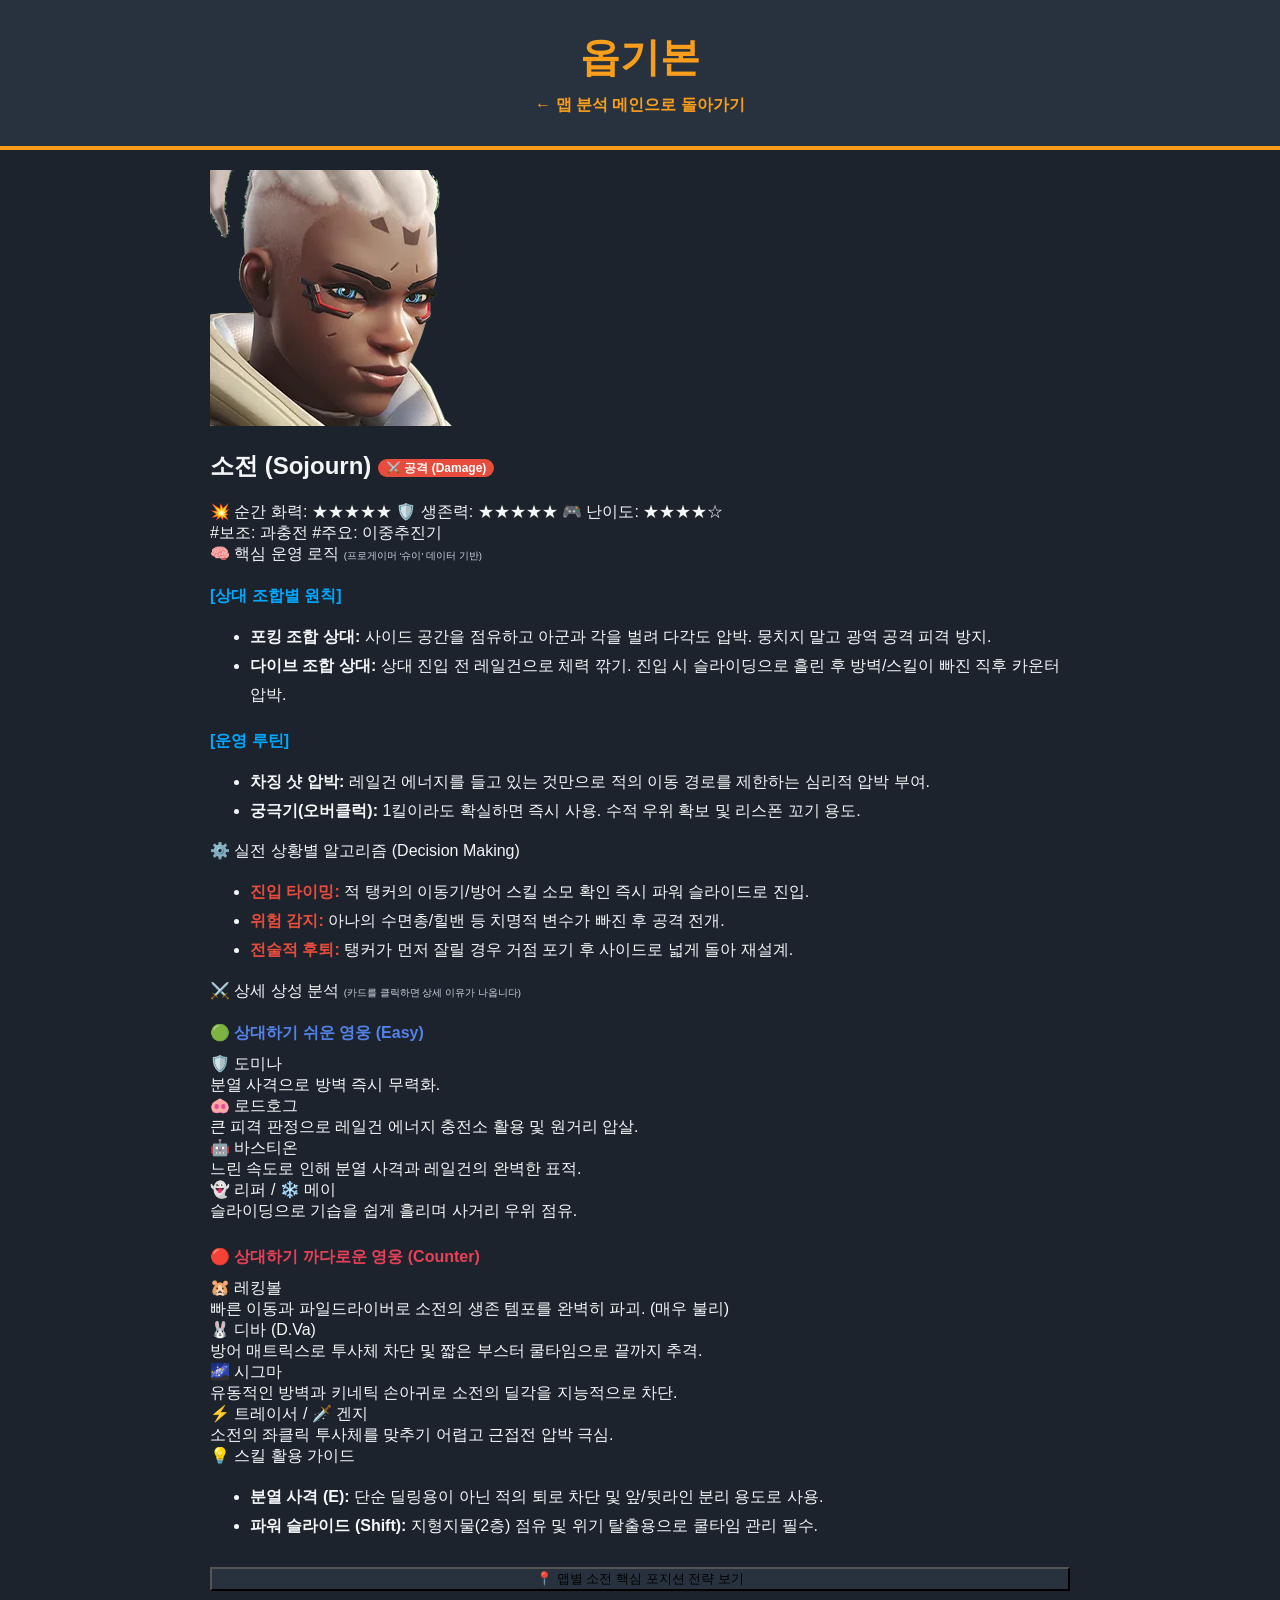
==== week1/ow/sojourn.html @ 159bafcc "업데이트" ====
<!DOCTYPE html>
<html lang="ko">
<head>
    <meta charset="UTF-8">
    <meta name="viewport" content="width=device-width, initial-scale=1.0">
    <title>소전 (Sojourn) - 영웅 상세 분석</title>
    <link rel="stylesheet" href="style.css">
</head>
<body>
    <header class="header">
        <h1>옵기본</h1>
        <p><a href="index.html" style="color: var(--ow-orange); text-decoration: none; font-weight: bold;">&larr; 맵 분석 메인으로 돌아가기</a></p>
    </header>

    <div class="container">
        <!-- 1. 페이지 헤더 -->
        <div class="hero-header-banner">
            <img src="images/소전.webp" alt="소전" class="hero-detail-img" onerror="this.src='https://placehold.co/100x100/28323f/f99e1a?text=SJ'">
            <div class="hero-detail-info">
                <h2>소전 (Sojourn) <span class="badge badge-main-dps" style="font-size: 0.5em; vertical-align: middle;">⚔️ 공격 (Damage)</span></h2>
                <div class="hero-stats">
                    <span>💥 순간 화력: ★★★★★</span>
                    <span>🛡️ 생존력: ★★★★★</span>
                    <span>🎮 난이도: ★★★★☆</span>
                </div>
                <div class="hero-talents">
                    <span class="talent-chip sub">#보조: 과충전</span>
                    <span class="talent-chip main">#주요: 이중추진기</span>
                </div>
            </div>
        </div>

        <!-- 2. 핵심 운영 로직 -->
        <div class="detail-section">
            <div class="section-title">🧠 핵심 운영 로직 <span style="font-size: 0.6em; color: #cbd5e1;">(프로게이머 '슈이' 데이터 기반)</span></div>
            
            <h4 style="color: #00a8ff; margin-bottom: 8px;">[상대 조합별 원칙]</h4>
            <ul style="line-height: 1.8; margin-bottom: 20px;">
                <li><strong>포킹 조합 상대:</strong> 사이드 공간을 점유하고 아군과 각을 벌려 다각도 압박. 뭉치지 말고 광역 공격 피격 방지.</li>
                <li><strong>다이브 조합 상대:</strong> 상대 진입 전 레일건으로 체력 깎기. 진입 시 슬라이딩으로 흘린 후 방벽/스킬이 빠진 직후 카운터 압박.</li>
            </ul>

            <h4 style="color: #00a8ff; margin-bottom: 8px;">[운영 루틴]</h4>
            <ul style="line-height: 1.8;">
                <li><strong>차징 샷 압박:</strong> 레일건 에너지를 들고 있는 것만으로 적의 이동 경로를 제한하는 심리적 압박 부여.</li>
                <li><strong>궁극기(오버클럭):</strong> 1킬이라도 확실하면 즉시 사용. 수적 우위 확보 및 리스폰 꼬기 용도.</li>
            </ul>
        </div>

        <!-- 3. 실전 상황별 알고리즘 -->
        <div class="detail-section">
            <div class="section-title">⚙️ 실전 상황별 알고리즘 (Decision Making)</div>
            <ul style="line-height: 1.8;">
                <li><strong style="color: #e74c3c;">진입 타이밍:</strong> 적 탱커의 이동기/방어 스킬 소모 확인 즉시 파워 슬라이드로 진입.</li>
                <li><strong style="color: #e74c3c;">위험 감지:</strong> 아나의 수면총/힐밴 등 치명적 변수가 빠진 후 공격 전개.</li>
                <li><strong style="color: #e74c3c;">전술적 후퇴:</strong> 탱커가 먼저 잘릴 경우 거점 포기 후 사이드로 넓게 돌아 재설계.</li>
            </ul>
        </div>

        <!-- 4. 상세 상성 분석 (OP.GG 스타일 카드) -->
        <div class="detail-section">
            <div class="section-title">⚔️ 상세 상성 분석 <span style="font-size: 0.6em; color: #cbd5e1;">(카드를 클릭하면 상세 이유가 나옵니다)</span></div>
            
            <h4 style="color: #5383e8; margin-bottom: 10px;">🟢 상대하기 쉬운 영웅 (Easy)</h4>
            <div class="matchup-grid" style="margin-bottom: 25px;">
                <div class="matchup-card easy">
                    <div class="matchup-header">🛡️ 도미나</div>
                    <div class="matchup-reason">분열 사격으로 방벽 즉시 무력화.</div>
                </div>
                <div class="matchup-card easy">
                    <div class="matchup-header">🐽 로드호그</div>
                    <div class="matchup-reason">큰 피격 판정으로 레일건 에너지 충전소 활용 및 원거리 압살.</div>
                </div>
                <div class="matchup-card easy">
                    <div class="matchup-header">🤖 바스티온</div>
                    <div class="matchup-reason">느린 속도로 인해 분열 사격과 레일건의 완벽한 표적.</div>
                </div>
                <div class="matchup-card easy">
                    <div class="matchup-header">👻 리퍼 / ❄️ 메이</div>
                    <div class="matchup-reason">슬라이딩으로 기습을 쉽게 흘리며 사거리 우위 점유.</div>
                </div>
            </div>

            <h4 style="color: #e84057; margin-bottom: 10px;">🔴 상대하기 까다로운 영웅 (Counter)</h4>
            <div class="matchup-grid">
                <div class="matchup-card counter">
                    <div class="matchup-header">🐹 레킹볼</div>
                    <div class="matchup-reason">빠른 이동과 파일드라이버로 소전의 생존 템포를 완벽히 파괴. (매우 불리)</div>
                </div>
                <div class="matchup-card counter">
                    <div class="matchup-header">🐰 디바 (D.Va)</div>
                    <div class="matchup-reason">방어 매트릭스로 투사체 차단 및 짧은 부스터 쿨타임으로 끝까지 추격.</div>
                </div>
                <div class="matchup-card counter">
                    <div class="matchup-header">🌌 시그마</div>
                    <div class="matchup-reason">유동적인 방벽과 키네틱 손아귀로 소전의 딜각을 지능적으로 차단.</div>
                </div>
                <div class="matchup-card counter">
                    <div class="matchup-header">⚡ 트레이서 / 🗡️ 겐지</div>
                    <div class="matchup-reason">소전의 좌클릭 투사체를 맞추기 어렵고 근접전 압박 극심.</div>
                </div>
            </div>
        </div>

        <!-- 5. 스킬 활용 가이드 -->
        <div class="detail-section">
            <div class="section-title">💡 스킬 활용 가이드</div>
            <ul style="line-height: 1.8;">
                <li><strong>분열 사격 (E):</strong> 단순 딜링용이 아닌 적의 퇴로 차단 및 앞/뒷라인 분리 용도로 사용.</li>
                <li><strong>파워 슬라이드 (Shift):</strong> 지형지물(2층) 점유 및 위기 탈출용으로 쿨타임 관리 필수.</li>
            </ul>
        </div>

        <!-- 6. 맵 토글 섹션 -->
        <button id="mapToggleBtn" class="role-btn" style="width: 100%; margin-top: 10px; background: var(--ow-dark);">
            📍 맵별 소전 핵심 포지션 전략 보기
        </button>
        <div id="mapStrategySection" class="detail-section hidden" style="margin-top: 20px; border: 1px solid var(--ow-orange);">
            <h3 style="color: var(--ow-orange); margin-top: 0;">🗺️ 주요 맵 2층 포지셔닝 팁</h3>
            <ul style="line-height: 1.8;">
                <li><strong>도라도 (1거점):</strong> 수비 시 은행 건물 옥상을 점거하고 상대 힐러진 압박.</li>
                <li><strong>왕의 길 (2거점):</strong> 좁은 길목에서 분열 사격을 활용한 입구 통제.</li>
                <li><strong>일리오스 (등대):</strong> 외부 옥상과 거점을 슬라이딩으로 자유롭게 넘나들며 포킹.</li>
            </ul>
        </div>

    </div>

    <script>
        // 상성 카드 클릭 시 이유(설명) 토글 애니메이션
        document.querySelectorAll('.matchup-card').forEach(card => {
            card.addEventListener('click', () => {
                // 다른 카드의 열림 상태를 닫고 싶다면 아래 줄 주석 해제
                // document.querySelectorAll('.matchup-card').forEach(c => { if(c !== card) c.classList.remove('active'); });
                card.classList.toggle('active');
            });
        });

        // 맵 전략 섹션 토글 부드러운 스크롤
        document.getElementById('mapToggleBtn').addEventListener('click', function() {
            const section = document.getElementById('mapStrategySection');
            if (section.classList.contains('hidden')) {
                section.classList.remove('hidden');
                section.scrollIntoView({ behavior: 'smooth', block: 'center' });
            } else {
                section.classList.add('hidden');
            }
        });
    </script>
</body>
</html>
---- week1/ow/style.css ----
/* 오버워치 스타일 테마 및 초기화 */
:root {
    --ow-orange: #f99e1a;
    --ow-orange-hover: #e08b15;
    --ow-dark: #28323f;
    --ow-bg: #1c232c;
    --ow-text: #f4f6f8;
    --card-bg: #323e4f;
}

body {
    font-family: 'Malgun Gothic', sans-serif;
    background-color: var(--ow-bg);
    color: var(--ow-text);
    display: flex;
    flex-direction: column;
    align-items: center;
    padding: 0;
    margin: 0;
    min-height: 100vh;
}

.header {
    background-color: var(--ow-dark);
    width: 100%;
    text-align: center;
    padding: 30px 20px;
    border-bottom: 4px solid var(--ow-orange);
    margin-bottom: 20px;
}

.header h1 {
    color: var(--ow-orange);
    margin: 0 0 10px 0;
    font-size: 2.5em;
}

.header p {
    margin: 0;
    color: #e0e6ed; /* 가독성 개선: 밝은 회색으로 변경 */
}

.container {
    max-width: 900px;
    width: 100%;
    padding: 0 20px 50px 20px;
    box-sizing: border-box;
}

.step-section {
    margin-bottom: 40px;
}

.step-section h2 {
    border-bottom: 2px solid var(--ow-orange);
    padding-bottom: 10px;
    color: var(--ow-orange);
}

.disabled {
    opacity: 0.3;
    pointer-events: none;
    transition: opacity 0.3s;
}

/* 맵 카테고리 타이틀 */
.map-category {
    margin-bottom: 30px;
}

.map-category-title {
    color: #e0e6ed;
    font-size: 1.2em;
    margin-bottom: 15px;
    border-left: 4px solid var(--ow-orange);
    padding-left: 10px;
}

/* 맵 타일 그리드 */
.map-grid {
    display: grid;
    grid-template-columns: repeat(auto-fill, minmax(130px, 1fr));
    gap: 10px;
}

.map-btn {
    background-color: var(--card-bg);
    color: #ffffff; /* 가독성 개선: 흰색 명시 */
    border: 2px solid transparent;
    padding: 0;
    border-radius: 8px;
    cursor: pointer;
    font-weight: bold;
    transition: all 0.2s;
    overflow: hidden;
    display: flex;
    flex-direction: column;
}

.map-image {
    width: 100%;
    height: 80px;
    object-fit: cover;
    background-color: var(--ow-dark);
}

.map-name {
    padding: 12px 5px;
    text-align: center;
    font-size: 0.9em;
    width: 100%;
    box-sizing: border-box;
}

.map-btn:hover {
    background-color: #435368;
}

.map-btn.selected {
    border-color: var(--ow-orange);
    background-color: var(--ow-orange);
    color: #fff;
}

/* 역할군 버튼 */
.role-buttons {
    display: flex;
    gap: 15px;
    justify-content: center;
}

.role-item {
    cursor: pointer;
    transition: all 0.2s;
    display: flex;
    flex-direction: column;
    align-items: center;
    justify-content: center;
    gap: 12px;
    color: #cbd5e1;
}

.role-item span {
    display: none; /* 텍스트(돌격, 공격, 지원) 숨김 처리 */
}

.role-icon {
    width: 240px; /* 이미지 크기 최대 확대 */
    height: 240px;
    object-fit: contain;
    transition: transform 0.2s, filter 0.2s;
    filter: grayscale(100%) opacity(0.6);
}

.role-item:hover .role-icon {
    transform: scale(1.1);
    filter: grayscale(0%) opacity(1);
}

.role-item:hover {
    color: var(--ow-orange);
}

.role-item.selected .role-icon {
    transform: scale(1.15);
    filter: grayscale(0%) opacity(1);
    filter: drop-shadow(0 0 8px rgba(249, 158, 26, 0.6));
}

.role-item.selected {
    color: var(--ow-orange);
    font-weight: bold;
}

.hidden {
    display: none;
}

/* 결과창 카드 레이아웃 */
.card {
    background-color: var(--card-bg);
    padding: 20px;
    border-radius: 8px;
    margin-bottom: 20px;
    color: #ffffff; /* 카드 내부 텍스트 밝게 조정 */
    transition: transform 0.2s ease, box-shadow 0.2s ease;
}

.card:hover {
    transform: translateY(-4px);
    box-shadow: 0 6px 16px rgba(0, 0, 0, 0.4);
}

.card h3 {
    margin-top: 0;
    color: var(--ow-orange);
}

.card ul {
    padding-left: 20px;
}

.role-content-grid {
    display: grid;
    grid-template-columns: 1fr 1.8fr; /* 추천 영웅 칸을 줄이고 시너지 픽 칸을 넓힘 */
    gap: 15px;
}

@media (max-width: 768px) {
    .role-content-grid {
        grid-template-columns: 1fr;
    }
    .role-buttons {
        flex-direction: column;
    }
}

/* 메타 구분 뱃지 (Badge) 스타일 */
.badge {
    display: inline-block;
    padding: 3px 8px;
    border-radius: 12px;
    font-size: 0.75em;
    font-weight: bold;
    margin-right: 6px;
    vertical-align: text-bottom;
    line-height: 1;
}
.badge-tournament {
    background-color: #ff4655; /* 대회: 강렬한 레드 */
    color: #fff;
}
.badge-common {
    background-color: #00a8ff; /* 공통/기본: 파란색 */
    color: #fff;
}
.badge-dive {
    background-color: #3498db; /* 다이브: 파란색 */
    color: #fff;
}
.badge-rush {
    background-color: #e67e22; /* 러쉬: 주황색 */
    color: #fff;
}
.badge-poke {
    background-color: #9b59b6; /* 포킹: 보라색 */
    color: #fff;
}
.badge-anchor {
    background-color: #95a5a6; /* 앵커: 회색 */
    color: #fff;
}
.badge-main-dps {
    background-color: #e74c3c; /* 메인딜: 강렬한 붉은색 */
    color: #fff;
}
.badge-sub-dps {
    background-color: #2ecc71; /* 서브딜: 서포팅/플랭킹 초록색 */
    color: #fff;
}
.badge-rank {
    background-color: var(--ow-dark);
    color: var(--ow-orange);
    border: 1px solid var(--ow-orange);
}

/* 영웅 아이콘 및 리스트 스타일 */
.hero-group {
    display: flex;
    align-items: center;
    margin-bottom: 10px;
    flex-wrap: wrap;
}
.hero-item-wrapper {
    display: inline-flex;
    align-items: center;
    gap: 6px;
    margin: 4px;
}
.hero-badges-left, .hero-badges-right {
    display: flex;
    flex-direction: column;
    gap: 4px;
}
.hero-badges-left .badge, .hero-badges-right .badge {
    margin-right: 0;
}
.hero-item {
    display: inline-flex;
    flex-direction: column;
    align-items: center;
    gap: 6px;
    margin: 4px 2px;
}
.hero-icon {
    width: 46px;
    height: 46px;
    border-radius: 50%;
    object-fit: cover;
    background-color: var(--ow-dark);
    border: 2px solid var(--ow-orange);
    transition: transform 0.2s ease, border-color 0.2s ease;
}

.hero-name {
    font-size: 0.85em;
    text-align: center;
    line-height: 1.3;
}

.hero-item:hover .hero-icon {
    transform: scale(1.15);
    border-color: #fff;
}

/* 영웅 상세 정보 팝업(모달) 스타일 */
.modal {
    position: fixed;
    z-index: 1000;
    left: 0;
    top: 0;
    width: 100%;
    height: 100%;
    background-color: rgba(0, 0, 0, 0.7);
    display: flex;
    align-items: center;
    justify-content: center;
    opacity: 1;
    transition: opacity 0.3s ease;
}
.modal.hidden {
    display: none;
    opacity: 0;
}
.modal-content {
    position: relative;
    width: 90%;
    max-width: 500px;
    max-height: 80vh;
    overflow-y: auto;
    transform: none; /* hover 애니메이션 무효화 */
}
.close-btn {
    position: absolute;
    top: 15px;
    right: 20px;
    color: #fff;
    font-size: 28px;
    font-weight: bold;
    cursor: pointer;
}
.close-btn:hover {
    color: var(--ow-orange);
}
.modal-header {
    display: flex;
    align-items: center;
    gap: 15px;
    border-bottom: 2px solid var(--ow-dark);
    padding-bottom: 15px;
}
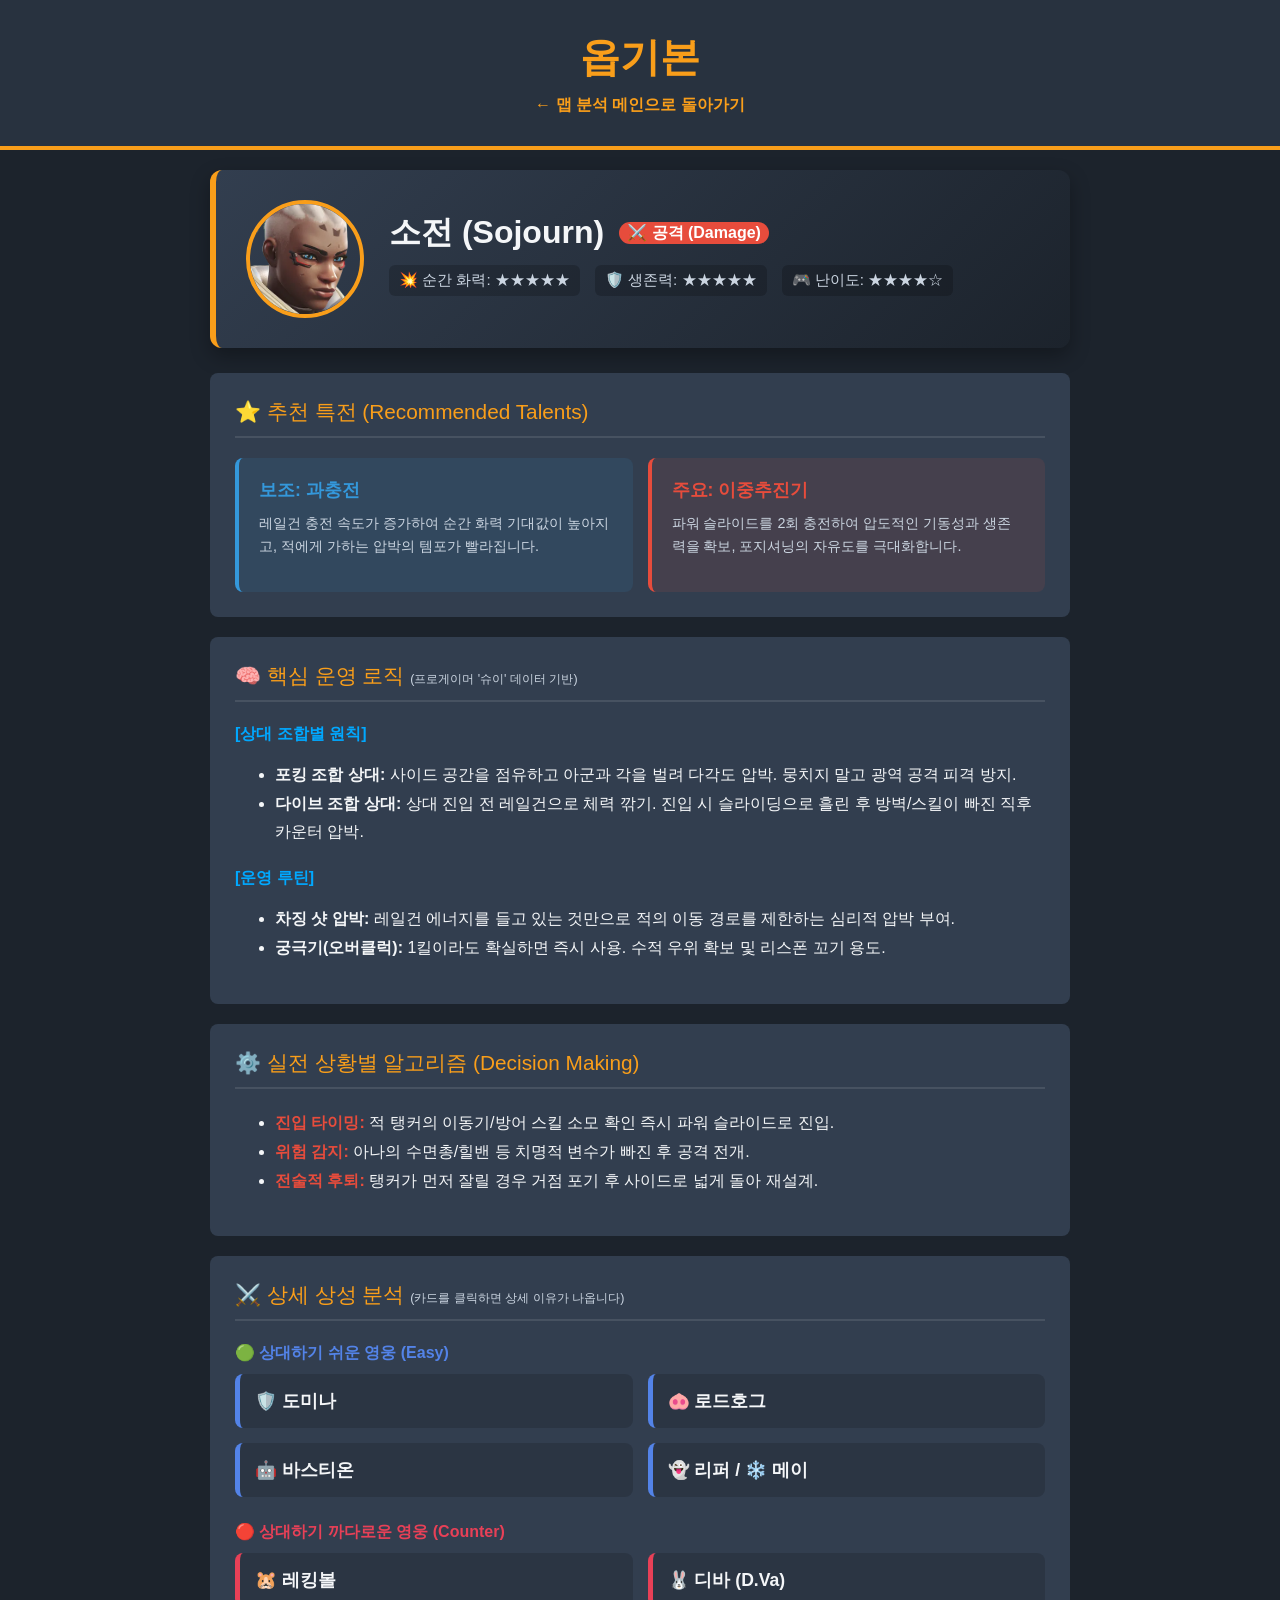
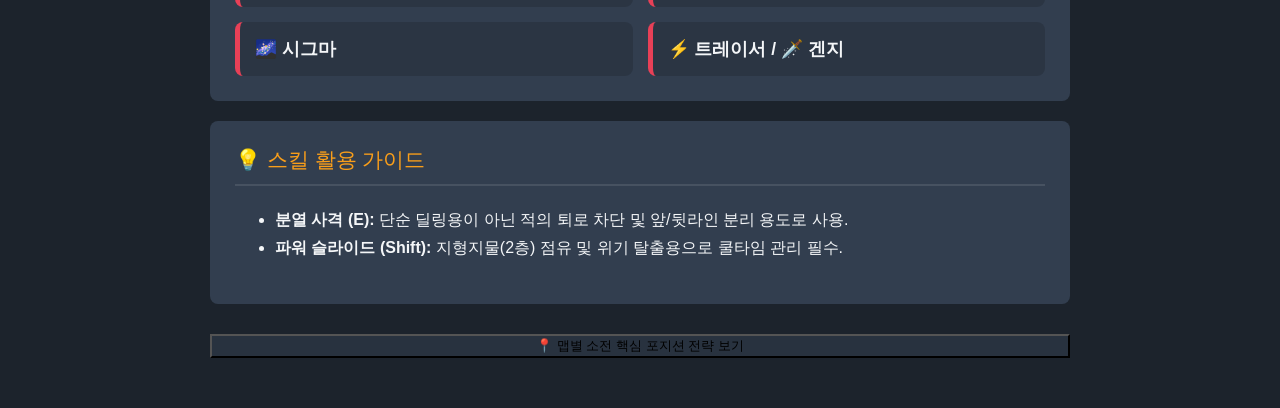
==== commit 28110265: "업데이트" ====
--- a/week1/ow/sojourn.html
+++ b/week1/ow/sojourn.html
@@ -23,14 +23,25 @@
                     <span>🛡️ 생존력: ★★★★★</span>
                     <span>🎮 난이도: ★★★★☆</span>
                 </div>
-                <div class="hero-talents">
-                    <span class="talent-chip sub">#보조: 과충전</span>
-                    <span class="talent-chip main">#주요: 이중추진기</span>
+            </div>
+        </div>
+
+        <!-- 2. 추천 특전 -->
+        <div class="detail-section">
+            <div class="section-title">⭐ 추천 특전 (Recommended Talents)</div>
+            <div style="display: grid; grid-template-columns: repeat(auto-fill, minmax(280px, 1fr)); gap: 15px;">
+                <div style="background: rgba(52, 152, 219, 0.1); padding: 20px; border-radius: 8px; border-left: 4px solid #3498db;">
+                    <strong style="color: #3498db; font-size: 1.1em;">보조: 과충전</strong>
+                    <p style="font-size: 0.9em; color: #cbd5e1; margin-top: 10px; line-height: 1.6;">레일건 충전 속도가 증가하여 순간 화력 기대값이 높아지고, 적에게 가하는 압박의 템포가 빨라집니다.</p>
+                </div>
+                <div style="background: rgba(231, 76, 60, 0.1); padding: 20px; border-radius: 8px; border-left: 4px solid #e74c3c;">
+                    <strong style="color: #e74c3c; font-size: 1.1em;">주요: 이중추진기</strong>
+                    <p style="font-size: 0.9em; color: #cbd5e1; margin-top: 10px; line-height: 1.6;">파워 슬라이드를 2회 충전하여 압도적인 기동성과 생존력을 확보, 포지셔닝의 자유도를 극대화합니다.</p>
                 </div>
             </div>
         </div>
 
-        <!-- 2. 핵심 운영 로직 -->
+        <!-- 3. 핵심 운영 로직 -->
         <div class="detail-section">
             <div class="section-title">🧠 핵심 운영 로직 <span style="font-size: 0.6em; color: #cbd5e1;">(프로게이머 '슈이' 데이터 기반)</span></div>
             
@@ -47,7 +58,7 @@
             </ul>
         </div>
 
-        <!-- 3. 실전 상황별 알고리즘 -->
+        <!-- 4. 실전 상황별 알고리즘 -->
         <div class="detail-section">
             <div class="section-title">⚙️ 실전 상황별 알고리즘 (Decision Making)</div>
             <ul style="line-height: 1.8;">
@@ -57,7 +68,7 @@
             </ul>
         </div>
 
-        <!-- 4. 상세 상성 분석 (OP.GG 스타일 카드) -->
+        <!-- 5. 상세 상성 분석 (OP.GG 스타일 카드) -->
         <div class="detail-section">
             <div class="section-title">⚔️ 상세 상성 분석 <span style="font-size: 0.6em; color: #cbd5e1;">(카드를 클릭하면 상세 이유가 나옵니다)</span></div>
             
@@ -102,7 +113,7 @@
             </div>
         </div>
 
-        <!-- 5. 스킬 활용 가이드 -->
+        <!-- 6. 스킬 활용 가이드 -->
         <div class="detail-section">
             <div class="section-title">💡 스킬 활용 가이드</div>
             <ul style="line-height: 1.8;">
@@ -111,7 +122,7 @@
             </ul>
         </div>
 
-        <!-- 6. 맵 토글 섹션 -->
+        <!-- 7. 맵 토글 섹션 -->
         <button id="mapToggleBtn" class="role-btn" style="width: 100%; margin-top: 10px; background: var(--ow-dark);">
             📍 맵별 소전 핵심 포지션 전략 보기
         </button>
--- a/week1/ow/style.css
+++ b/week1/ow/style.css
@@ -141,11 +141,11 @@
 }
 
 .role-item span {
-    display: none; /* 텍스트(돌격, 공격, 지원) 숨김 처리 */
+    display: none;
 }
 
 .role-icon {
-    width: 240px; /* 이미지 크기 최대 확대 */
+    width: 240px;
     height: 240px;
     object-fit: contain;
     transition: transform 0.2s, filter 0.2s;
@@ -313,49 +313,140 @@
     border-color: #fff;
 }
 
-/* 영웅 상세 정보 팝업(모달) 스타일 */
-.modal {
-    position: fixed;
-    z-index: 1000;
-    left: 0;
-    top: 0;
-    width: 100%;
-    height: 100%;
-    background-color: rgba(0, 0, 0, 0.7);
-    display: flex;
-    align-items: center;
-    justify-content: center;
-    opacity: 1;
-    transition: opacity 0.3s ease;
-}
-.modal.hidden {
+/* --- 영웅 상세 페이지 (OP.GG 스타일) --- */
+.hero-header-banner {
+    display: flex;
+    align-items: center;
+    gap: 25px;
+    background: linear-gradient(135deg, #323e4f, #1c232c);
+    padding: 30px;
+    border-radius: 12px;
+    border-left: 6px solid var(--ow-orange);
+    margin-bottom: 25px;
+    box-shadow: 0 8px 20px rgba(0,0,0,0.3);
+}
+.hero-detail-img {
+    width: 110px;
+    height: 110px;
+    border-radius: 50%;
+    border: 4px solid var(--ow-orange);
+    object-fit: cover;
+}
+.hero-detail-info h2 {
+    margin: 0 0 10px 0;
+    font-size: 2em;
+    display: flex;
+    align-items: center;
+    gap: 15px;
+}
+.hero-stats {
+    display: flex;
+    gap: 15px;
+    font-size: 0.95em;
+    color: #cbd5e1;
+    margin-bottom: 12px;
+}
+.hero-stats span {
+    background: rgba(0,0,0,0.2);
+    padding: 5px 10px;
+    border-radius: 6px;
+}
+
+.detail-section {
+    background: var(--card-bg);
+    border-radius: 8px;
+    padding: 25px;
+    margin-bottom: 20px;
+}
+.section-title {
+    font-size: 1.3em;
+    color: var(--ow-orange);
+    margin-bottom: 20px;
+    border-bottom: 2px solid rgba(255,255,255,0.1);
+    padding-bottom: 10px;
+}
+
+/* 탭 버튼 스타일 (트레이서 등 조합별 전략용) */
+.tab-container {
+    display: flex;
+    gap: 10px;
+    margin-bottom: 15px;
+    flex-wrap: wrap;
+}
+.tab-btn {
+    background: rgba(0,0,0,0.3);
+    border: 1px solid rgba(255,255,255,0.1);
+    color: #cbd5e1;
+    padding: 8px 16px;
+    border-radius: 20px;
+    cursor: pointer;
+    transition: all 0.2s;
+    font-weight: bold;
+}
+.tab-btn:hover {
+    background: rgba(249, 158, 26, 0.2);
+    color: var(--ow-orange);
+}
+.tab-btn.active {
+    background: var(--ow-orange);
+    color: #fff;
+    border-color: var(--ow-orange);
+}
+.tab-content {
     display: none;
-    opacity: 0;
-}
-.modal-content {
-    position: relative;
-    width: 90%;
-    max-width: 500px;
-    max-height: 80vh;
-    overflow-y: auto;
-    transform: none; /* hover 애니메이션 무효화 */
-}
-.close-btn {
-    position: absolute;
-    top: 15px;
-    right: 20px;
-    color: #fff;
-    font-size: 28px;
+    background: rgba(0,0,0,0.15);
+    padding: 20px;
+    border-radius: 8px;
+    border-left: 4px solid var(--ow-orange);
+    line-height: 1.6;
+}
+.tab-content.active {
+    display: block;
+    animation: fadeInDown 0.3s ease;
+}
+
+/* 상성 카드 (OP.GG Style) */
+.matchup-grid {
+    display: grid;
+    grid-template-columns: repeat(auto-fill, minmax(280px, 1fr));
+    gap: 15px;
+}
+.matchup-card {
+    background: rgba(0,0,0,0.15);
+    border-radius: 8px;
+    padding: 15px;
+    cursor: pointer;
+    border-left: 5px solid transparent;
+    transition: all 0.2s ease;
+}
+.matchup-card.easy { border-left-color: #5383e8; } /* Blue for Easy */
+.matchup-card.counter { border-left-color: #e84057; } /* Red for Counter */
+.matchup-card:hover {
+    background: rgba(0,0,0,0.3);
+    transform: translateY(-3px);
+}
+.matchup-header {
+    display: flex;
+    align-items: center;
+    gap: 10px;
+    font-size: 1.1em;
     font-weight: bold;
-    cursor: pointer;
-}
-.close-btn:hover {
-    color: var(--ow-orange);
-}
-.modal-header {
-    display: flex;
-    align-items: center;
-    gap: 15px;
-    border-bottom: 2px solid var(--ow-dark);
-    padding-bottom: 15px;
+}
+.matchup-reason {
+    display: none; /* 숨김 처리 */
+    margin-top: 12px;
+    padding-top: 12px;
+    border-top: 1px dashed rgba(255,255,255,0.1);
+    font-size: 0.9em;
+    color: #e0e6ed;
+    line-height: 1.5;
+}
+.matchup-card.active .matchup-reason {
+    display: block; /* 클릭 시 표시 */
+    animation: fadeInDown 0.3s ease;
+}
+
+@keyframes fadeInDown {
+    from { opacity: 0; transform: translateY(-5px); }
+    to { opacity: 1; transform: translateY(0); }
 }
